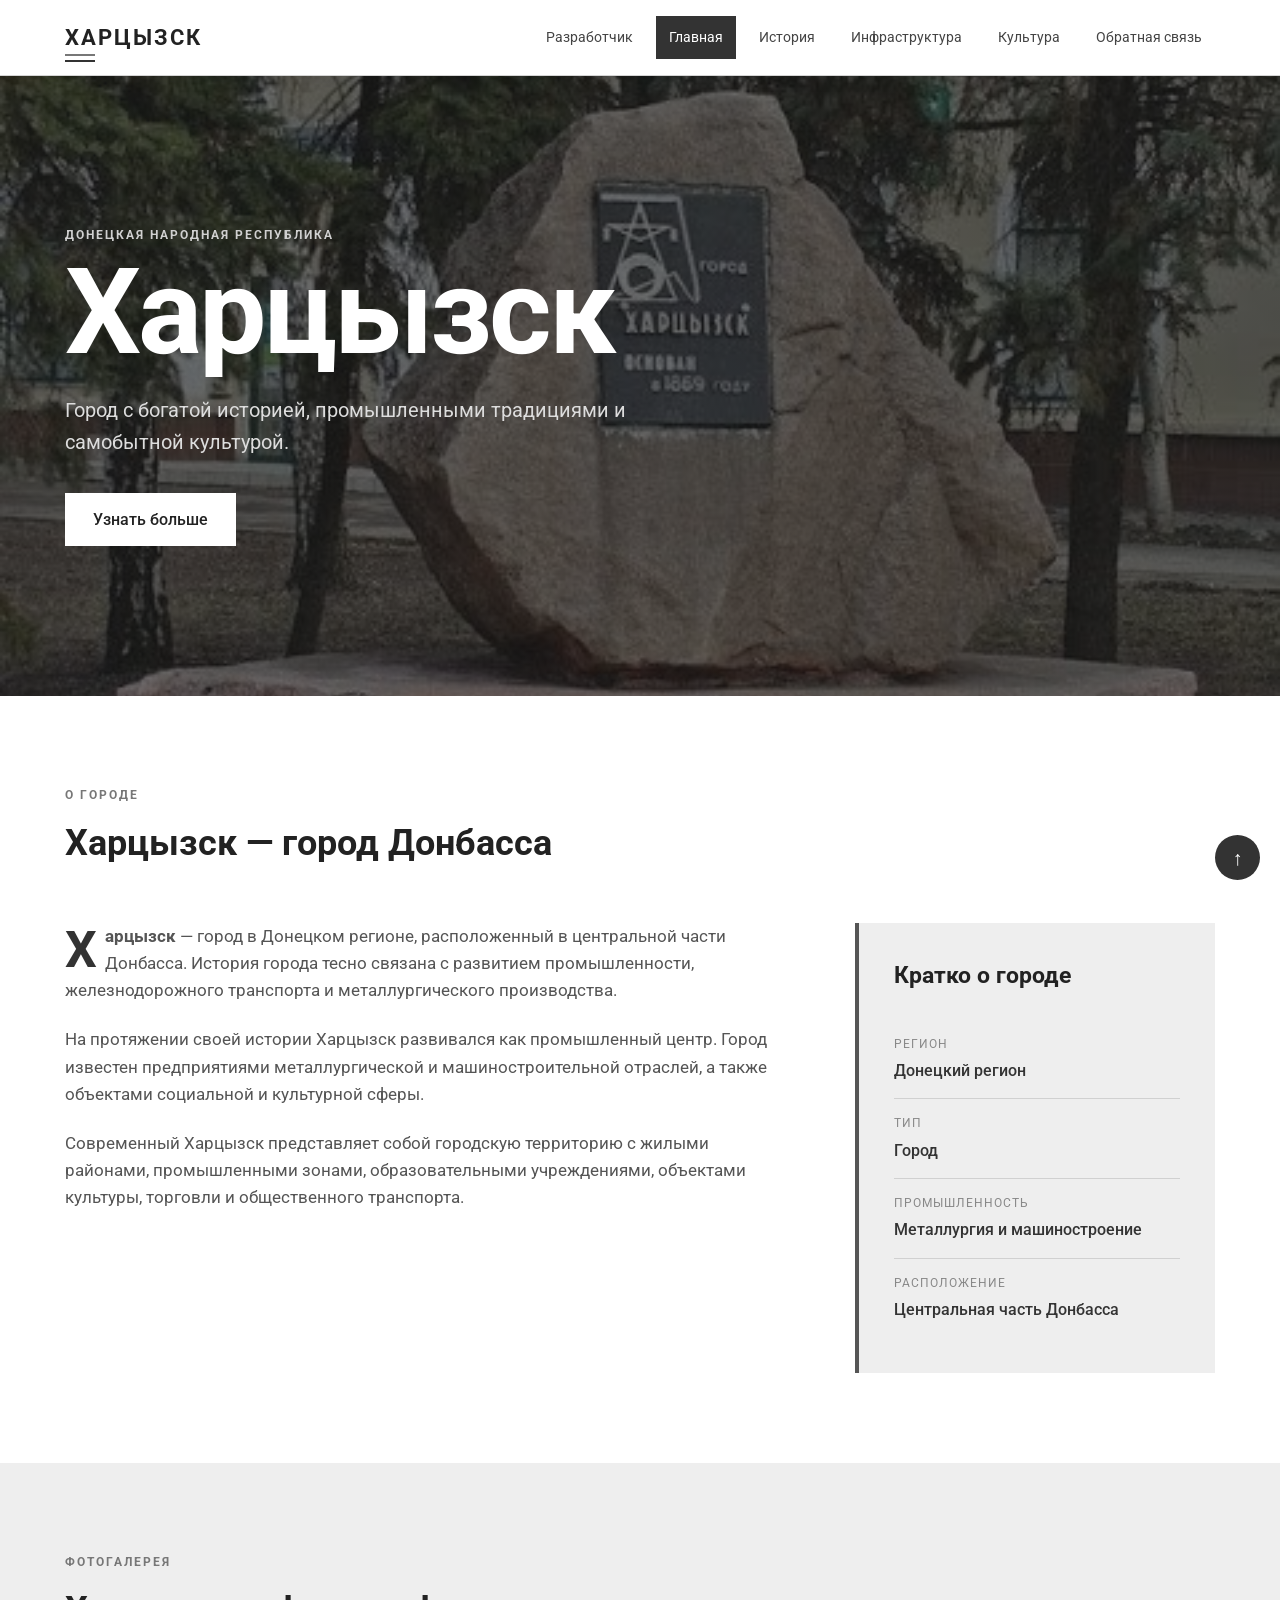
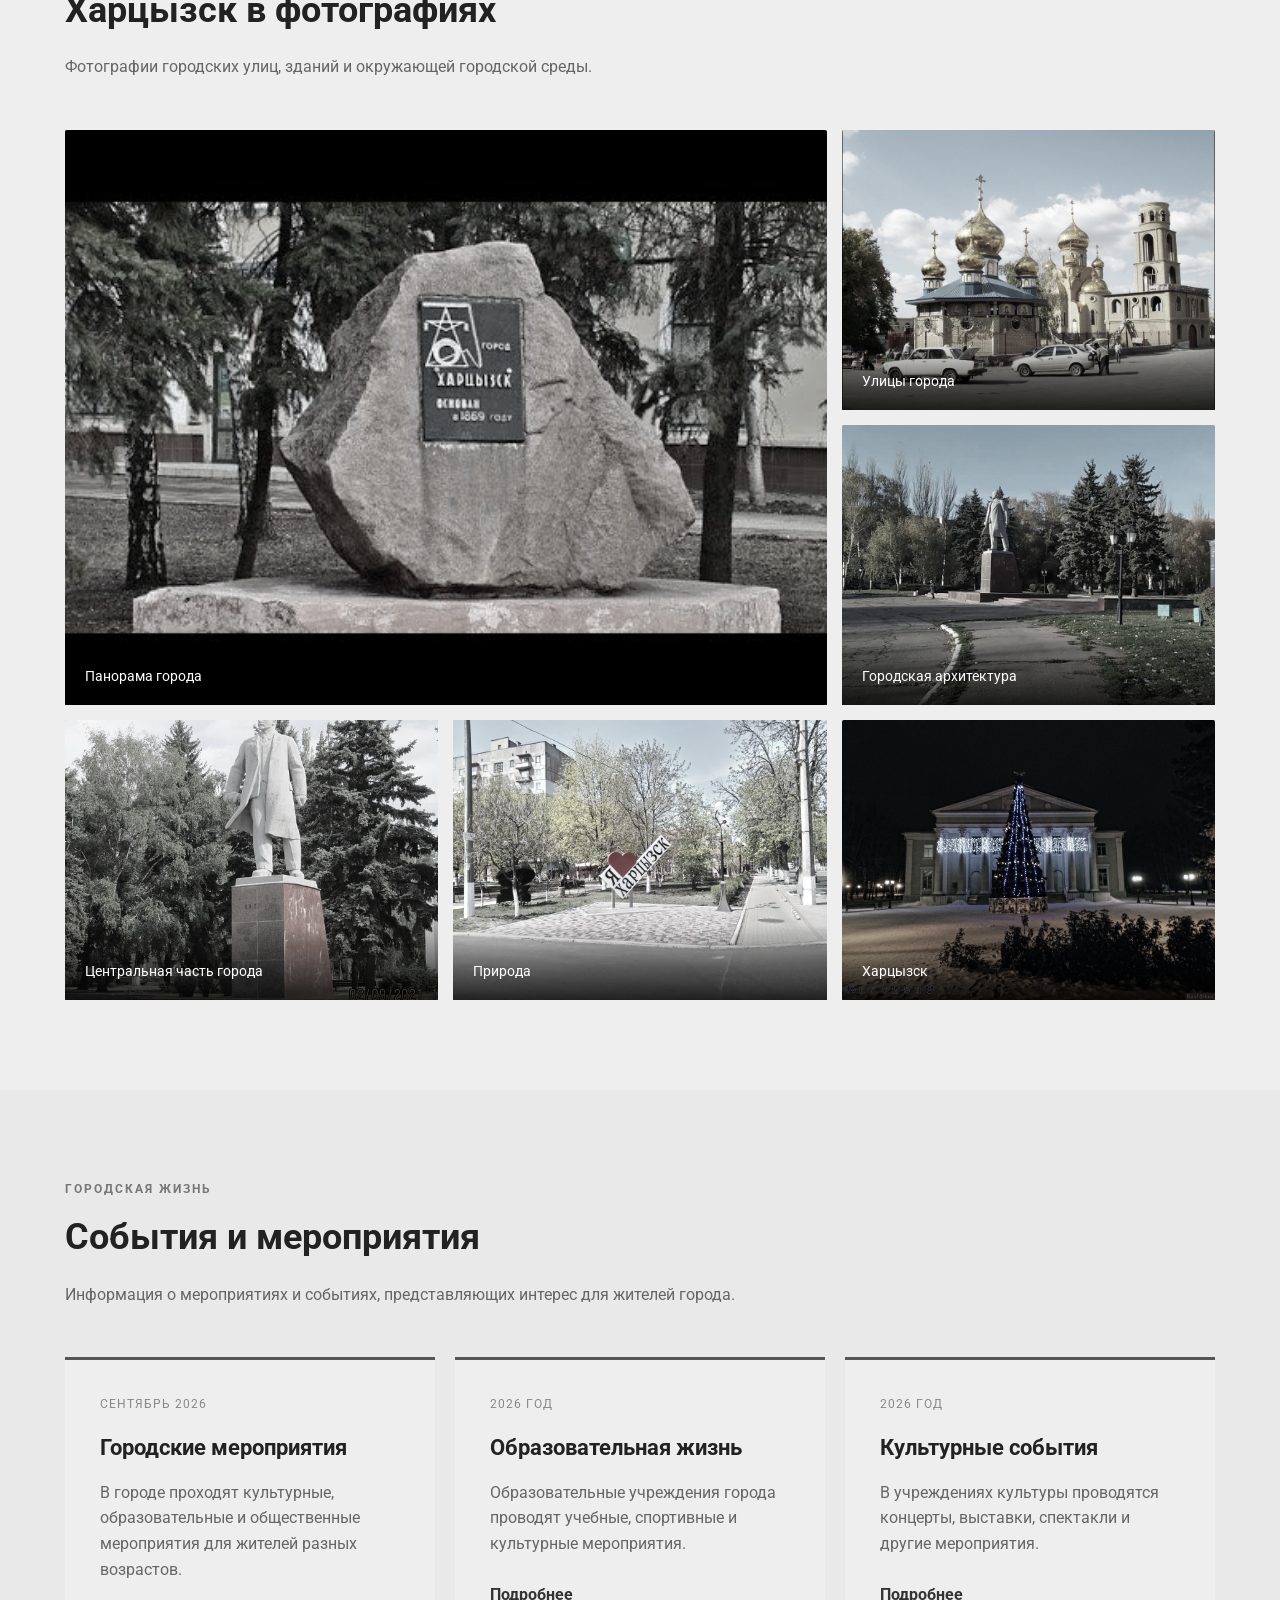
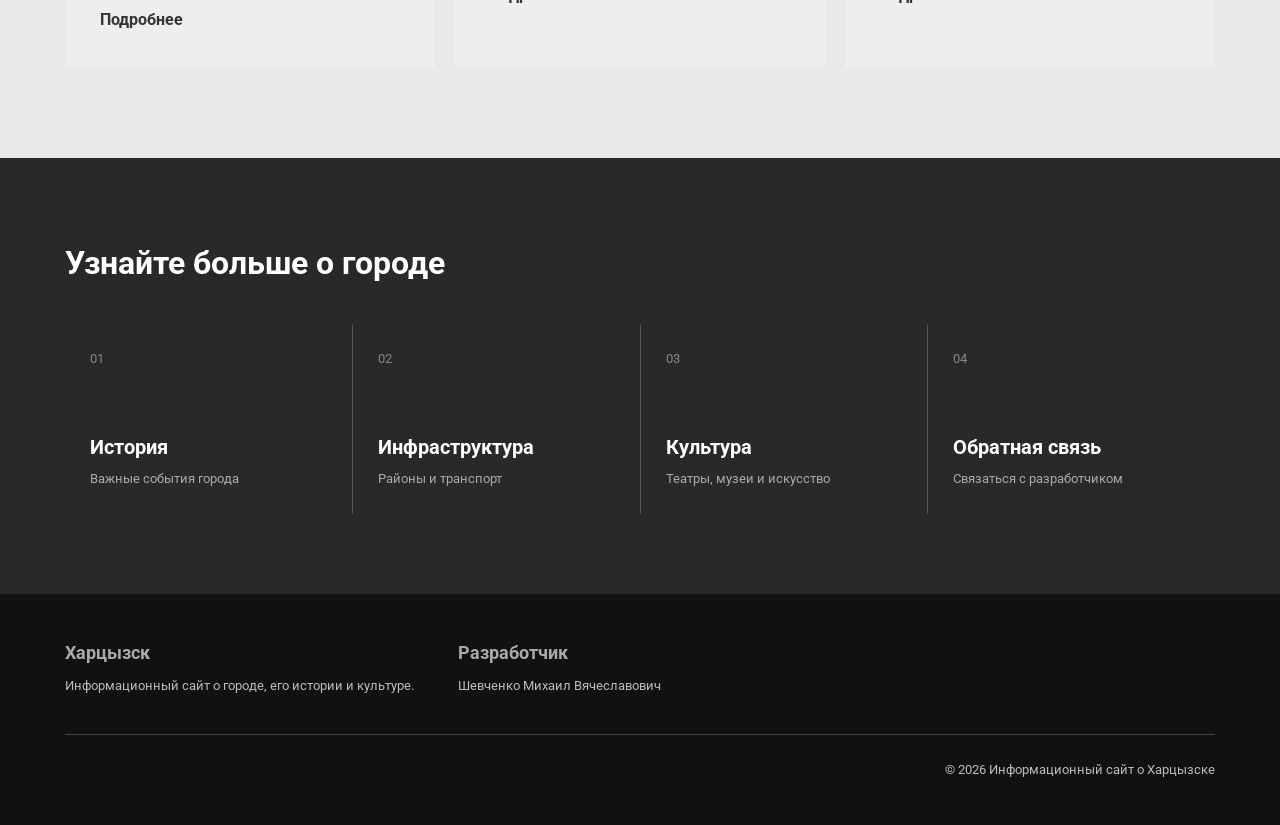
==== index.html @ 9cfad184 "Initial commit" ====
<!DOCTYPE html>
<html lang="ru">

<head>
    <meta charset="UTF-8">
    <meta name="viewport" content="width=device-width, initial-scale=1.0">

    <meta name="description"
          content="Информационный сайт о городе Харцызске">

    <title>Харцызск | Главная</title>

    <link rel="stylesheet" href="css/style.css">

    <link rel="preconnect" href="https://fonts.googleapis.com">
    <link rel="preconnect" href="https://fonts.gstatic.com" crossorigin>

    <link href="https://fonts.googleapis.com/css2?family=Roboto:wght@300;400;500;700&display=swap"
          rel="stylesheet">
</head>

<body>

<header class="site-header">

    <div class="header-container">

        <div class="logo">
            <a href="index.html">ХАРЦЫЗСК</a>
        </div>

        <nav class="main-navigation" aria-label="Основная навигация">
            <ul>
                <li>
                    <a href="developer.html">Разработчик</a>
                </li>

                <li>
                    <a href="index.html" class="active">Главная</a>
                </li>

                <li>
                    <a href="history.html">История</a>
                </li>

                <li>
                    <a href="infrastructure.html">Инфраструктура</a>
                </li>

                <li>
                    <a href="culture.html">Культура</a>
                </li>

                <li>
                    <a href="feedback.html">Обратная связь</a>
                </li>
            </ul>
        </nav>

    </div>

</header>


<main>

    <!-- ==========================================
         ГЛАВНЫЙ ЭКРАН
         ========================================== -->

    <section class="hero">

        <div class="hero-overlay">

            <div class="container">

                <p class="section-label">
                    Донецкая Народная Республика
                </p>

                <h1>Харцызск</h1>

                <p class="hero-description">
                    Город с богатой историей, промышленными традициями
                    и самобытной культурой.
                </p>

                <a href="#about" class="hero-button">
                    Узнать больше
                </a>

            </div>

        </div>

    </section>


    <!-- ==========================================
         О ГОРОДЕ
         ========================================== -->

    <section class="about-city" id="about">

        <div class="container">

            <header class="section-header">

                <p class="section-label">
                    О городе
                </p>

                <h2>
                    Харцызск — город Донбасса
                </h2>

            </header>


            <div class="about-grid">

                <article class="about-main">

                    <p>
                        <strong>Харцызск</strong> — город в Донецком регионе,
                        расположенный в центральной части Донбасса.
                        История города тесно связана с развитием
                        промышленности, железнодорожного транспорта
                        и металлургического производства.
                    </p>

                    <p>
                        На протяжении своей истории Харцызск развивался
                        как промышленный центр. Город известен предприятиями
                        металлургической и машиностроительной отраслей,
                        а также объектами социальной и культурной сферы.
                    </p>

                    <p>
                        Современный Харцызск представляет собой городскую
                        территорию с жилыми районами, промышленными зонами,
                        образовательными учреждениями, объектами культуры,
                        торговли и общественного транспорта.
                    </p>

                </article>


                <aside class="city-facts">

                    <h3>Кратко о городе</h3>

                    <dl>

                        <div>
                            <dt>Регион</dt>
                            <dd>Донецкий регион</dd>
                        </div>

                        <div>
                            <dt>Тип</dt>
                            <dd>Город</dd>
                        </div>

                        <div>
                            <dt>Промышленность</dt>
                            <dd>Металлургия и машиностроение</dd>
                        </div>

                        <div>
                            <dt>Расположение</dt>
                            <dd>Центральная часть Донбасса</dd>
                        </div>

                    </dl>

                </aside>

            </div>

        </div>

    </section>


    <!-- ==========================================
         ФОТОГАЛЕРЕЯ
         ========================================== -->

    <section class="gallery-section">

        <div class="container">

            <header class="section-header">

                <p class="section-label">
                    Фотогалерея
                </p>

                <h2>
                    Харцызск в фотографиях
                </h2>

                <p>
                    Фотографии городских улиц, зданий и окружающей
                    городской среды.
                </p>

            </header>


            <div class="city-gallery">

                <figure class="gallery-item gallery-large">

                    <img src="images/harzysk1.jpg"
                         alt="Панорама Харцызска">

                    <figcaption>
                        Панорама города
                    </figcaption>

                </figure>


                <figure class="gallery-item">

                    <img src="images/harzysk2.jpg"
                         alt="Улица Харцызска">

                    <figcaption>
                        Улицы города
                    </figcaption>

                </figure>


                <figure class="gallery-item">

                    <img src="images/harzysk3.jpg"
                         alt="Городская архитектура Харцызска">

                    <figcaption>
                        Городская архитектура
                    </figcaption>

                </figure>


                <figure class="gallery-item">

                    <img src="images/harzysk4.jpg"
                         alt="Центральная часть Харцызска">

                    <figcaption>
                        Центральная часть города
                    </figcaption>

                </figure>


                <figure class="gallery-item">

                    <img src="images/harzysk5.jpg"
                         alt="Природа рядом с Харцызском">

                    <figcaption>
                        Природа
                    </figcaption>

                </figure>


                <figure class="gallery-item">

                    <img src="images/harzysk6.jpg"
                         alt="Город Харцызск">

                    <figcaption>
                        Харцызск
                    </figcaption>

                </figure>

            </div>

        </div>

    </section>


    <!-- ==========================================
         СОБЫТИЯ
         ========================================== -->

    <section class="events-section">

        <div class="container">

            <header class="section-header">

                <p class="section-label">
                    Городская жизнь
                </p>

                <h2>
                    События и мероприятия
                </h2>

                <p>
                    Информация о мероприятиях и событиях,
                    представляющих интерес для жителей города.
                </p>

            </header>


            <div class="events-grid">

                <article class="event-card">

                    <time datetime="2026-09">
                        Сентябрь 2026
                    </time>

                    <h3>
                        Городские мероприятия
                    </h3>

                    <p>
                        В городе проходят культурные, образовательные
                        и общественные мероприятия для жителей
                        разных возрастов.
                    </p>

                    <a href="culture.html">
                        Подробнее
                    </a>

                </article>


                <article class="event-card">

                    <time datetime="2026">
                        2026 год
                    </time>

                    <h3>
                        Образовательная жизнь
                    </h3>

                    <p>
                        Образовательные учреждения города проводят
                        учебные, спортивные и культурные мероприятия.
                    </p>

                    <a href="culture.html">
                        Подробнее
                    </a>

                </article>


                <article class="event-card">

                    <time datetime="2026">
                        2026 год
                    </time>

                    <h3>
                        Культурные события
                    </h3>

                    <p>
                        В учреждениях культуры проводятся концерты,
                        выставки, спектакли и другие мероприятия.
                    </p>

                    <a href="culture.html">
                        Подробнее
                    </a>

                </article>

            </div>

        </div>

    </section>


    <!-- ==========================================
         БЫСТРАЯ НАВИГАЦИЯ
         ========================================== -->

    <section class="quick-links">

        <div class="container">

            <header>
                <h2>
                    Узнайте больше о городе
                </h2>
            </header>

            <div class="quick-links-grid">

                <a href="history.html">
                    <span>01</span>
                    <strong>История</strong>
                    <small>Важные события города</small>
                </a>

                <a href="infrastructure.html">
                    <span>02</span>
                    <strong>Инфраструктура</strong>
                    <small>Районы и транспорт</small>
                </a>

                <a href="culture.html">
                    <span>03</span>
                    <strong>Культура</strong>
                    <small>Театры, музеи и искусство</small>
                </a>

                <a href="feedback.html">
                    <span>04</span>
                    <strong>Обратная связь</strong>
                    <small>Связаться с разработчиком</small>
                </a>

            </div>

        </div>

    </section>

</main>


<footer class="site-footer">

    <div class="container footer-container">

        <section>

            <h2>Харцызск</h2>

            <p>
                Информационный сайт о городе,
                его истории и культуре.
            </p>

        </section>

        <section>

            <h2>Разработчик</h2>

            <p>
                Шевченко Михаил Вячеславович
            </p>

        </section>

        <p class="copyright">
            &copy; 2026 Информационный сайт о Харцызске
        </p>

    </div>

</footer>

</body>
</html>
---- css/style.css ----
/* ==========================================
   ОСНОВНЫЕ НАСТРОЙКИ
   ========================================== */

* {
    margin: 0;
    padding: 0;
    box-sizing: border-box;
}

html {
    scroll-behavior: smooth;
}

body {
    font-family: "Roboto", Arial, sans-serif;
    background: #f2f2f2;
    color: #292929;
    line-height: 1.6;

    /* position: static */
    position: static;
}


/* ==========================================
   ОБЩИЙ КОНТЕЙНЕР
   ========================================== */

.container {
    width: 90%;
    max-width: 1150px;
    margin: 0 auto;
}


/* ==========================================
   HEADER
   ========================================== */

.site-header {
    background: #ffffff;

    /* position: sticky */
    position: sticky;
    top: 0;
    z-index: 1000;

    border-bottom: 1px solid #d7d7d7;
}

.header-container {
    width: 90%;
    max-width: 1150px;
    margin: 0 auto;

    display: flex;
    align-items: center;
    justify-content: space-between;

    min-height: 75px;
}

.logo a {
    color: #222;
    text-decoration: none;

    font-size: 22px;
    font-weight: 700;
    letter-spacing: 2px;

    /* position: relative */
    position: relative;
}

.logo a::after {
    content: "";
    position: absolute;

    left: 0;
    bottom: -6px;

    width: 30px;
    height: 2px;

    background: #777;
}


/* ==========================================
   НАВИГАЦИЯ
   ========================================== */

.main-navigation ul {
    list-style: none;

    display: flex;
    gap: 8px;
}

.main-navigation li {
    position: relative;
}

.main-navigation a {
    display: block;

    padding: 10px 13px;

    color: #444;
    text-decoration: none;

    font-size: 14px;
    transition: 0.3s;
}

/* :hover */
.main-navigation a:hover {
    background: #eeeeee;
    color: #000;
}

/* :active */
.main-navigation a:active {
    transform: translateY(1px);
}

/* :focus */
.main-navigation a:focus {
    outline: 2px solid #777;
    outline-offset: 2px;
}

/* :visited */
.main-navigation a:visited {
    color: #555;
}

/* класс активной страницы */
.main-navigation a.active {
    background: #333;
    color: #ffffff;
}


/* ==========================================
   ВСТУПЛЕНИЕ
   ========================================== */

.page-intro {
    background: #e5e5e5;
    padding: 90px 0 75px;

    /* position: relative */
    position: relative;
}

.page-intro::before {
    content: "";

    position: absolute;
    left: 0;
    top: 0;

    width: 5px;
    height: 100%;

    background: #555;
}

.section-label {
    text-transform: uppercase;
    letter-spacing: 2px;

    color: #777;
    font-size: 12px;
    font-weight: 700;

    margin-bottom: 10px;
}

.page-intro h1 {
    font-size: clamp(32px, 5vw, 55px);
    line-height: 1.1;

    max-width: 800px;

    margin-bottom: 20px;
}

.intro-text {
    max-width: 700px;
    color: #666;
    font-size: 18px;
}


/* ==========================================
   БЛОК РАЗРАБОТЧИКА
   ========================================== */

.developer-section {
    background: #ffffff;
    padding: 80px 0;
}

.developer-grid {
    display: grid;

    grid-template-columns: 380px 1fr;

    gap: 70px;

    align-items: start;
}


/* ==========================================
   ФОТО
   ========================================== */

.developer-photo-card {
    background: #eeeeee;
    padding: 15px;

    /* position: relative */
    position: relative;

    box-shadow: 0 15px 40px rgba(0, 0, 0, 0.08);
}

.photo-wrapper {
    overflow: hidden;
}

.photo-wrapper img {
    display: block;

    width: 100%;
    height: auto;

    filter: grayscale(100%);

    transition: 0.5s;
}

/* :hover */
.photo-wrapper img:hover {
    filter: grayscale(0%);
    transform: scale(1.03);
}

.developer-photo-card figcaption {
    padding: 15px 5px 5px;

    text-align: center;

    font-size: 14px;
    color: #555;
    font-weight: 500;
}


/* ==========================================
   БИОГРАФИЯ
   ========================================== */

.developer-info h2 {
    font-size: 32px;
    margin-bottom: 25px;
}

.developer-info p {
    margin-bottom: 18px;
    color: #555;
}

.developer-info strong {
    color: #222;
}

.developer-info mark {
    background: #dcdcdc;
    padding: 2px 6px;
}


/* ==========================================
   ASIDE
   ========================================== */

.developer-note {
    margin-top: 35px;

    padding: 25px;

    background: #f1f1f1;
    border-left: 4px solid #555;

    /* position: relative */
    position: relative;
}

.developer-note::before {
    content: "01";

    /* position: absolute */
    position: absolute;

    right: 20px;
    top: 15px;

    font-size: 40px;
    font-weight: 700;

    color: #d5d5d5;
}

.developer-note h3 {
    margin-bottom: 10px;
}


/* ==========================================
   НАВЫКИ
   ========================================== */

.skills-section {
    padding: 90px 0;
    background: #eeeeee;
}

.section-header {
    margin-bottom: 50px;
    max-width: 750px;
}

.section-header h2 {
    font-size: 36px;
    margin-bottom: 15px;
}

.section-header > p:last-child {
    color: #666;
}


/* ==========================================
   ПРОГРЕСС-БАРЫ
   ========================================== */

.skills-list {
    max-width: 850px;
}

.skill-item {
    background: #ffffff;

    padding: 25px 30px;

    margin-bottom: 18px;

    border: 1px solid #ddd;

    transition: 0.3s;
}

.skill-item:hover {
    transform: translateX(5px);
    box-shadow: 0 8px 25px rgba(0, 0, 0, 0.07);
}

.skill-title {
    display: flex;
    justify-content: space-between;
    align-items: center;

    margin-bottom: 12px;
}

.skill-title h3 {
    font-size: 18px;
}

.skill-percent {
    font-weight: 700;
    color: #555;
}


/* Сам контейнер диаграммы */
.skill-bar {
    width: 100%;
    height: 10px;

    background: #dedede;

    overflow: hidden;

    /* position: relative */
    position: relative;
}


/* Заполненная часть */
.skill-progress {
    height: 100%;

    background: #555;

    /* position: absolute */
    position: absolute;

    left: 0;
    top: 0;

    transition: width 1s ease;
}


/* Индивидуальные классы */
.skill-progress.python {
    width: 50%;
}

.skill-progress.cpp {
    width: 45%;
}

.skill-progress.csharp {
    width: 75%;
}

.skill-progress.html {
    width: 70%;
}


/* Убираем meter из визуальной части,
   но оставляем HTML5-тег в документе */

.skill-item meter {
    display: none;
}


/* ==========================================
   DETAILS
   ========================================== */

.skills-details {
    max-width: 850px;

    margin-top: 30px;

    background: #ffffff;

    padding: 20px 25px;

    border: 1px solid #ddd;
}

.skills-details summary {
    cursor: pointer;
    font-weight: 500;
}

.skills-details summary:hover {
    color: #777;
}

.skills-details p {
    margin-top: 15px;
    color: #666;
}


/* ==========================================
   ПРОЕКТ
   ========================================== */

.project-section {
    padding: 80px 0;

    background: #ffffff;
}

.project-card {
    padding: 45px;

    border: 1px solid #d5d5d5;

    background: #f7f7f7;

    /* position: relative */
    position: relative;
}

.project-card::after {
    content: "";

    position: absolute;

    right: 0;
    top: 0;

    width: 80px;
    height: 80px;

    border-right: 3px solid #555;
    border-top: 3px solid #555;
}

.project-card h2 {
    margin-bottom: 20px;
    font-size: 30px;
}

.project-card > p {
    max-width: 800px;
    color: #555;

    margin-bottom: 25px;
}


/* ==========================================
   СПИСОК ПРОЕКТА
   ========================================== */

.project-features {
    list-style: none;

    display: flex;
    flex-wrap: wrap;

    gap: 10px;
}

.project-features li {
    padding: 8px 15px;

    background: #333;
    color: #ffffff;

    font-size: 13px;
}


/* ==========================================
   FOOTER
   ========================================== */

.site-footer {
    background: #292929;
    color: #ffffff;

    padding: 55px 0;
}

.footer-container {
    display: grid;

    grid-template-columns: 1fr 1fr;

    gap: 30px;
}

.site-footer h2 {
    font-size: 18px;
    margin-bottom: 8px;
}

.site-footer p {
    color: #bbb;
}

.copyright {
    grid-column: 1 / -1;

    padding-top: 25px;

    border-top: 1px solid #444;

    font-size: 13px;
}


/* ==========================================
   ПОЗИЦИОНИРОВАНИЕ
   ========================================== */

/*
   В проекте используются:

   position: static
   position: relative
   position: absolute
   position: sticky

   Для дополнительного требования
   fixed используем кнопку "вверх".
*/

body::after {
    content: "↑";

    /* position: fixed */
    position: fixed;

    right: 20px;
    bottom: 20px;

    width: 45px;
    height: 45px;

    display: flex;
    align-items: center;
    justify-content: center;

    background: #333;
    color: #ffffff;

    border-radius: 50%;

    font-size: 20px;

    z-index: 500;

    cursor: pointer;
}


/* ==========================================
   ОБТЕКАНИЕ
   ========================================== */

/*
   float используется как дополнительный
   способ позиционирования текста.
*/

.developer-info h2 {
    float: none;
}


/* ==========================================
   СЕЛЕКТОР ПО АТРИБУТУ
   ========================================== */

img[alt] {
    border-radius: 2px;
}

input[type="text"] {
    border: 1px solid #ccc;
}


/* ==========================================
   ДОПОЛНИТЕЛЬНЫЕ ПСЕВДОКЛАССЫ
   ========================================== */

/* :first-child */
.project-features li:first-child {
    background: #555;
}

/* :nth-child */
.project-features li:nth-child(2) {
    background: #444;
}

/* :nth-of-type */
.skill-item:nth-of-type(3) {
    border-left: 4px solid #555;
}

/* :not */
.main-navigation li:not(:last-child) {
    margin-right: 2px;
}


/* ==========================================
   АДАПТИВНОСТЬ
   ========================================== */

@media (max-width: 900px) {

    .header-container {
        flex-direction: column;
        gap: 15px;

        padding: 20px 0;
    }

    .main-navigation ul {
        flex-wrap: wrap;
        justify-content: center;
    }

    .developer-grid {
        grid-template-columns: 1fr;

        gap: 45px;
    }

    .developer-photo-card {
        max-width: 450px;
        margin: 0 auto;
    }

    .footer-container {
        grid-template-columns: 1fr;
    }

    .copyright {
        grid-column: auto;
    }
}


@media (max-width: 600px) {

    .container {
        width: 92%;
    }

    .page-intro {
        padding: 60px 0;
    }

    .page-intro h1 {
        font-size: 34px;
    }

    .intro-text {
        font-size: 16px;
    }

    .developer-section,
    .skills-section,
    .project-section {
        padding: 55px 0;
    }

    .section-header h2 {
        font-size: 28px;
    }

    .skill-item {
        padding: 20px;
    }

    .project-card {
        padding: 30px 20px;
    }

    .project-card h2 {
        font-size: 25px;
    }

    .project-features {
        flex-direction: column;
    }

    .project-features li {
        text-align: center;
    }

    .main-navigation a {
        padding: 7px 8px;
        font-size: 12px;
    }

    body::after {
        width: 40px;
        height: 40px;

        right: 12px;
        bottom: 12px;
    }
}
/* ==========================================
   ГЛАВНАЯ СТРАНИЦА
   ========================================== */


/* ==========================================
   HERO
   ========================================== */

.hero {
    min-height: 620px;

    display: flex;
    align-items: center;

    background:
            linear-gradient(
                    rgba(30, 30, 30, 0.65),
                    rgba(30, 30, 30, 0.65)
            ),
            url("../images/harzysk1.jpg") center / cover no-repeat;

    color: #ffffff;
}

.hero-overlay {
    width: 100%;
}

.hero .section-label {
    color: #d0d0d0;
}

.hero h1 {
    font-size: clamp(60px, 10vw, 120px);
    line-height: 0.95;

    margin-bottom: 25px;

    letter-spacing: -3px;
}

.hero-description {
    max-width: 650px;

    color: #dddddd;

    font-size: 20px;

    margin-bottom: 35px;
}

.hero-button {
    display: inline-block;

    padding: 14px 28px;

    background: #ffffff;
    color: #222;

    text-decoration: none;

    font-weight: 500;

    transition: 0.3s;
}

.hero-button:hover {
    background: #d5d5d5;
    transform: translateY(-3px);
}

.hero-button:active {
    transform: translateY(0);
}


/* ==========================================
   О ГОРОДЕ
   ========================================== */

.about-city {
    background: #ffffff;

    padding: 90px 0;
}

.about-grid {
    display: grid;

    grid-template-columns: 2fr 1fr;

    gap: 70px;

    align-items: start;
}

.about-main {
    font-size: 17px;
}

.about-main p {
    margin-bottom: 22px;

    color: #555;
}

.about-main p:first-child::first-letter {
    font-size: 50px;
    font-weight: 700;

    float: left;

    line-height: 0.8;

    margin-right: 8px;
    margin-top: 7px;

    color: #333;
}


/* ==========================================
   ФАКТЫ О ГОРОДЕ
   ========================================== */

.city-facts {
    background: #eeeeee;

    padding: 35px;

    border-left: 4px solid #555;
}

.city-facts h3 {
    margin-bottom: 25px;

    font-size: 23px;
}

.city-facts dl {
    margin: 0;
}

.city-facts dl > div {
    padding: 15px 0;

    border-bottom: 1px solid #d0d0d0;
}

.city-facts dl > div:last-child {
    border-bottom: none;
}

.city-facts dt {
    font-size: 12px;

    text-transform: uppercase;
    letter-spacing: 1px;

    color: #888;

    margin-bottom: 4px;
}

.city-facts dd {
    color: #333;

    font-weight: 500;
}


/* ==========================================
   ФОТОГАЛЕРЕЯ
   ========================================== */

.gallery-section {
    padding: 90px 0;

    background: #eeeeee;
}

.city-gallery {
    display: grid;

    grid-template-columns: repeat(3, 1fr);

    grid-auto-rows: 280px;

    gap: 15px;
}

.gallery-item {
    position: relative;

    overflow: hidden;

    background: #d5d5d5;

    margin: 0;
}

.gallery-item img {
    width: 100%;
    height: 100%;

    object-fit: cover;

    display: block;

    filter: grayscale(80%);

    transition:
            transform 0.5s ease,
            filter 0.5s ease;
}

.gallery-item:hover img {
    transform: scale(1.06);

    filter: grayscale(0%);
}

.gallery-item figcaption {
    position: absolute;

    left: 0;
    bottom: 0;

    width: 100%;

    padding: 35px 20px 18px;

    background:
            linear-gradient(
                    transparent,
                    rgba(0, 0, 0, 0.8)
            );

    color: #ffffff;

    font-size: 14px;
}

.gallery-large {
    grid-column: span 2;
    grid-row: span 2;
}


/* ==========================================
   СОБЫТИЯ
   ========================================== */

.events-section {
    padding: 90px 0;

    background: #ffffff;
}

.events-grid {
    display: grid;

    grid-template-columns: repeat(3, 1fr);

    gap: 20px;
}

.event-card {
    position: relative;

    padding: 35px;

    background: #eeeeee;

    border-top: 3px solid #555;

    transition: 0.3s;
}

.event-card:hover {
    transform: translateY(-7px);

    box-shadow:
            0 15px 35px rgba(0, 0, 0, 0.1);
}

.event-card time {
    display: block;

    margin-bottom: 15px;

    color: #888;

    font-size: 12px;

    text-transform: uppercase;
    letter-spacing: 1px;
}

.event-card h3 {
    margin-bottom: 15px;

    font-size: 22px;
}

.event-card p {
    color: #666;

    margin-bottom: 25px;
}

.event-card a {
    color: #333;

    font-weight: 700;

    text-decoration: none;
}

.event-card a:hover {
    text-decoration: underline;
}


/* ==========================================
   БЫСТРЫЕ ССЫЛКИ
   ========================================== */

.quick-links {
    padding: 80px 0;

    background: #292929;

    color: #ffffff;
}

.quick-links h2 {
    margin-bottom: 35px;

    font-size: 32px;
}

.quick-links-grid {
    display: grid;

    grid-template-columns: repeat(4, 1fr);

    gap: 1px;

    background: #555;
}

.quick-links-grid a {
    position: relative;

    display: flex;

    flex-direction: column;

    min-height: 190px;

    padding: 25px;

    background: #292929;

    color: #ffffff;

    text-decoration: none;

    transition: 0.3s;
}

.quick-links-grid a:hover {
    background: #444;
}

.quick-links-grid a:focus {
    outline: 2px solid #ffffff;

    outline-offset: -5px;
}

.quick-links-grid span {
    margin-bottom: auto;

    color: #888;

    font-size: 13px;
}

.quick-links-grid strong {
    font-size: 20px;

    margin-bottom: 5px;
}

.quick-links-grid small {
    color: #aaa;
}


/* ==========================================
   АДАПТИВНОСТЬ ГЛАВНОЙ
   ========================================== */

@media (max-width: 900px) {

    .hero {
        min-height: 500px;
    }

    .about-grid {
        grid-template-columns: 1fr;

        gap: 40px;
    }

    .events-grid {
        grid-template-columns: 1fr;
    }

    .quick-links-grid {
        grid-template-columns: repeat(2, 1fr);
    }

    .city-gallery {
        grid-template-columns: repeat(2, 1fr);
    }

    .gallery-large {
        grid-column: span 2;
    }
}


@media (max-width: 600px) {

    .hero {
        min-height: 450px;
    }

    .hero h1 {
        font-size: 58px;
    }

    .hero-description {
        font-size: 16px;
    }

    .about-city,
    .gallery-section,
    .events-section,
    .quick-links {
        padding: 60px 0;
    }

    .city-gallery {
        grid-template-columns: 1fr;

        grid-auto-rows: 250px;
    }

    .gallery-large {
        grid-column: span 1;
        grid-row: span 1;
    }

    .quick-links-grid {
        grid-template-columns: 1fr;
    }

    .quick-links-grid a {
        min-height: 150px;
    }
}
/* ==========================================
   СТРАНИЦА ИСТОРИИ
   ========================================== */


/* ==========================================
   ВСТУПИТЕЛЬНЫЙ БЛОК
   ========================================== */

.history-intro {
    padding-bottom: 80px;
}

.history-intro h1 {
    max-width: 900px;
}


/* ==========================================
   ОБЗОР ИСТОРИИ
   ========================================== */

.history-overview {
    padding: 80px 0;

    background: #ffffff;
}

.history-columns {
    display: grid;

    grid-template-columns: 2fr 1fr;

    gap: 70px;

    align-items: center;
}

.history-columns h2 {
    font-size: 38px;

    margin-bottom: 20px;
}

.history-columns article > p:last-child {
    max-width: 750px;

    color: #555;

    font-size: 17px;
}


/* ==========================================
   ЦИТАТА
   ========================================== */

.history-quote {
    padding: 35px;

    background: #eeeeee;

    border-left: 4px solid #555;
}

.history-quote blockquote {
    font-size: 19px;

    font-style: italic;

    color: #444;

    margin-bottom: 20px;
}

.history-quote cite {
    font-size: 13px;

    color: #888;

    font-style: normal;
}


/* ==========================================
   ТАБЛИЦА ИСТОРИИ
   ========================================== */

.timeline-section {
    padding: 90px 0;

    background: #eeeeee;
}


/*
   На небольшом экране таблица не ломает
   страницу, а получает горизонтальную
   прокрутку.
*/

.history-table-wrapper {
    width: 100%;

    overflow-x: auto;

    background: #ffffff;

    border: 1px solid #d5d5d5;
}

.history-table {
    width: 100%;

    min-width: 850px;

    border-collapse: collapse;

    text-align: left;
}


/* Заголовок таблицы */

.history-table caption {
    caption-side: top;

    padding: 20px;

    background: #292929;

    color: #ffffff;

    text-align: left;

    font-size: 18px;

    font-weight: 500;
}


/* Ячейки */

.history-table th,
.history-table td {
    padding: 20px;

    border-bottom: 1px solid #dddddd;

    vertical-align: top;
}


/* Шапка */

.history-table thead th {
    background: #444444;

    color: #ffffff;

    font-size: 13px;

    text-transform: uppercase;

    letter-spacing: 1px;

    position: sticky;

    top: 0;

    z-index: 2;
}


/* Номер события */

.history-table td:first-child {
    width: 70px;

    color: #888;

    font-weight: 700;
}


/* Дата */

.history-table td:nth-child(2) {
    width: 150px;

    white-space: nowrap;

    color: #555;

    font-weight: 500;
}


/* Название */

.history-table td:nth-child(3) {
    min-width: 220px;

    color: #222;

    font-weight: 500;
}


/* Описание */

.history-table td:nth-child(4) {
    min-width: 350px;

    color: #666;
}


/* Чередование строк */

.history-table tbody tr:nth-child(even) {
    background: #f7f7f7;
}

.history-table tbody tr:hover {
    background: #e5e5e5;
}


/* Первая строка */

.history-table tbody tr:first-child {
    border-top: 3px solid #555;
}


/* ==========================================
   ФАКТЫ
   ========================================== */

.history-facts {
    padding: 90px 0;

    background: #ffffff;
}

.facts-grid {
    display: grid;

    grid-template-columns: repeat(3, 1fr);

    gap: 20px;
}

.fact-card {
    position: relative;

    min-height: 240px;

    padding: 30px;

    background: #eeeeee;

    border-bottom: 3px solid #555;

    transition: 0.3s;
}

.fact-card:hover {
    transform: translateY(-5px);

    box-shadow:
            0 12px 30px rgba(0, 0, 0, 0.08);
}

.fact-card span {
    display: block;

    margin-bottom: 35px;

    color: #999;

    font-size: 13px;

    font-weight: 700;
}

.fact-card h3 {
    margin-bottom: 15px;

    font-size: 23px;
}

.fact-card p {
    color: #666;
}


/* ==========================================
   DETAILS
   ========================================== */

.history-details {
    padding: 60px 0;

    background: #eeeeee;
}

.history-details details {
    background: #ffffff;

    border: 1px solid #d5d5d5;

    margin-bottom: 12px;

    padding: 0 25px;
}

.history-details summary {
    padding: 22px 0;

    cursor: pointer;

    font-weight: 500;

    list-style-position: inside;
}

.history-details summary:hover {
    color: #777;
}

.history-details details p {
    padding: 0 0 25px 25px;

    color: #666;
}


/* ==========================================
   АДАПТИВНОСТЬ
   ========================================== */

@media (max-width: 900px) {

    .history-columns {
        grid-template-columns: 1fr;

        gap: 40px;
    }

    .facts-grid {
        grid-template-columns: 1fr;
    }

    .history-columns h2 {
        font-size: 32px;
    }
}


@media (max-width: 600px) {

    .history-overview,
    .timeline-section,
    .history-facts {
        padding: 60px 0;
    }

    .history-columns h2 {
        font-size: 28px;
    }

    .history-quote {
        padding: 25px;
    }

    .history-table th,
    .history-table td {
        padding: 15px;
    }

    .history-details {
        padding: 45px 0;
    }
}
/* =========================================================
ОСНОВНЫЕ НАСТРОЙКИ
========================================================= */
{
    box-sizing: border-box;
    margin: 0;
    padding: 0;
}
html {
    scroll-behavior: smooth;
}
body {
    position: static;
    min-height: 100vh;
    font-family: "Roboto", Arial, sans-serif;
    background: #f2f2f2;
    color: #222;
    line-height: 1.6;
}
/* =========================================================
ССЫЛКИ
========================================================= */
a {
    color: #222;
    text-decoration: none;
    transition: 0.3s ease;
}
a:hover {
    color: #666;
}
a:focus {
    outline: 2px solid #222;
    outline-offset: 3px;
}
a:visited {
    color: #333;
}
/* =========================================================
ШАПКА
========================================================= */
.site-header {
    position: sticky;
    top: 0;
    z-index: 1000;
    background: rgba(255, 255, 255, 0.96);
    border-bottom: 1px solid #d5d5d5;
    box-shadow: 0 3px 15px rgba(0, 0, 0, 0.08);
}
.header-container {
    width: min(1200px, 92%);
    min-height: 75px;
    margin: 0 auto;
    display: flex;
    align-items: center;
    justify-content: space-between;
    gap: 30px;
}
.logo {
    position: relative;
    font-size: 22px;
    font-weight: 700;
    letter-spacing: 4px;
    color: #111;
}
.logo::after {
    content: "";
    position: absolute;
    left: 0;
    bottom: -7px;
    width: 30px;
    height: 2px;
    background: #333;
}
/* =========================================================
НАВИГАЦИЯ
========================================================= */
.main-nav ul {
    display: flex;
    align-items: center;
    justify-content: flex-end;
    flex-wrap: wrap;
    list-style: none;
    gap: 8px;
}
.main-nav li {
    position: relative;
}
.main-nav a {
    display: block;
    padding: 10px 13px;
    font-size: 14px;
    font-weight: 500;
    color: #333;
    border-radius: 5px;
}
.main-nav a:hover {
    background: #222;
    color: #fff;
}
.main-nav a:active {
    transform: translateY(1px);
}
.main-nav a.active {
    background: #222;
    color: #fff;
}
/* =========================================================
ОБЩИЙ КОНТЕЙНЕР
========================================================= */
.container {
    width: min(1150px, 92%);
    margin: 0 auto;
}
/* =========================================================
HERO СТРАНИЦЫ
========================================================= */
.page-hero {
    position: relative;
    padding: 100px 0 85px;
    background: #202020;
    color: #fff;
    overflow: hidden;
}
.page-hero::before {
    content: "";
    position: absolute;
    width: 300px;
    height: 300px;
    right: -100px;
    top: -120px;
    border: 1px solid rgba(255, 255, 255, 0.15);
    border-radius: 50%;
}
.page-hero::after {
    content: "";
    position: absolute;
    width: 450px;
    height: 450px;
    right: -250px;
    bottom: -300px;
    border: 1px solid rgba(255, 255, 255, 0.1);
    border-radius: 50%;
}
.page-label {
    display: inline-block;
    margin-bottom: 15px;
    padding: 5px 12px;
    border: 1px solid #777;
    font-size: 12px;
    letter-spacing: 2px;
    color: #ccc;
}
.page-hero h1 {
    position: relative;
    z-index: 2;
    max-width: 800px;
    margin-bottom: 20px;
    font-size: clamp(38px, 6vw, 68px);
    line-height: 1.05;
}
.page-hero p:not(.page-label) {
    position: relative;
    z-index: 2;
    max-width: 750px;
    color: #ccc;
    font-size: 18px;
}
/* =========================================================
СЕКЦИИ
========================================================= */
.content-section {
    padding: 75px 0;
}
.content-section:nth-of-type(even) {
    background: #fff;
}
.content-section h2 {
    position: relative;
    margin-bottom: 20px;
    padding-left: 18px;
    font-size: 32px;
    line-height: 1.2;
}
.content-section h2::before {
    content: "";
    position: absolute;
    left: 0;
    top: 4px;
    width: 4px;
    height: 80%;
    background: #222;
}
.section-intro {
    max-width: 800px;
    margin-bottom: 35px;
    color: #666;
}
/* =========================================================
ИНФОРМАЦИОННЫЕ КАРТОЧКИ
========================================================= */
.info-grid {
    display: grid;
    grid-template-columns: repeat(3, 1fr);
    gap: 20px;
    margin-top: 35px;
}
.info-card {
    position: relative;
    min-height: 250px;
    padding: 30px;
    background: #fff;
    border: 1px solid #ddd;
    transition: transform 0.3s ease, box-shadow 0.3s ease;
}
.info-card:nth-child(2) {
    transform: translateY(15px);
}
.info-card:hover {
    transform: translateY(-5px);
    box-shadow: 0 15px 30px rgba(0, 0, 0, 0.1);
}
.info-card:nth-child(2):hover {
    transform: translateY(5px);
}
.info-card h3 {
    margin: 30px 0 12px;
    font-size: 21px;
}
.info-card p {
    color: #666;
    font-size: 15px;
}
.card-number {
    display: inline-block;
    font-size: 13px;
    font-weight: 700;
    letter-spacing: 2px;
    color: #888;
}
/* =========================================================
ЯНДЕКС-КАРТА
========================================================= */
.map-section {
    background: #e9e9e9;
}
.map-wrapper {
    position: relative;
    width: 100%;
    margin-top: 30px;
    background: #fff;
    border: 1px solid #ccc;
    overflow: hidden;
    box-shadow: 0 10px 30px rgba(0, 0, 0, 0.12);
}
.map-wrapper iframe {
    display: block;
    width: 100%;
    height: 480px;
    border: 0;
}
.map-wrapper figcaption {
    padding: 13px 18px;
    background: #fff;
    color: #666;
    font-size: 13px;
}
.map-wrapper figcaption span {
    font-weight: 700;
    color: #222;
}
/* =========================================================
АДМИНИСТРАТИВНАЯ СТРУКТУРА
========================================================= */
.structure-list {
    display: flex;
    flex-direction: column;
    gap: 15px;
    margin-top: 35px;
}
.structure-item {
    display: grid;
    grid-template-columns: 80px 1fr;
    align-items: center;
    gap: 25px;
    padding: 25px;
    background: #f7f7f7;
    border-left: 4px solid #333;

    transition: 0.3s ease;
}
.structure-item:hover {
    background: #e8e8e8;
    transform: translateX(8px);
}
.structure-icon {
    display: flex;
    align-items: center;
    justify-content: center;
    width: 55px;
    height: 55px;

    background: #222;
    color: #fff;
    font-size: 14px;
    font-weight: 700;
}
.structure-item h3 {
    margin-bottom: 7px;
    font-size: 20px;
}
.structure-item p {
    color: #666;
}
/* =========================================================
ТРАНСПОРТ
========================================================= */
.transport-section {
    background: #fff;
}
.transport-grid {
    display: grid;
    grid-template-columns: repeat(3, 1fr);
    gap: 20px;
    margin-top: 35px;
}
.transport-card {
    position: relative;
    padding: 35px 30px;
    min-height: 280px;
    background: #eeeeee;
    border: 1px solid #ddd;
    overflow: hidden;
    transition: 0.3s ease;
}
.transport-card::after {
    content: "";
    position: absolute;
    right: -40px;
    bottom: -40px;
    width: 130px;
    height: 130px;
    border: 1px solid #ccc;
    border-radius: 50%;
}
.transport-card:hover {
    background: #222;
    color: #fff;
}
.transport-card:hover p {
    color: #ccc;
}
.transport-number {
    margin-bottom: 30px;
    font-size: 14px;
    font-weight: 700;
    letter-spacing: 2px;
    color: #777;
}
.transport-card h3 {
    margin-bottom: 15px;
    font-size: 22px;
}
.transport-card p {
    position: relative;
    z-index: 2;
    color: #666;
}
/* =========================================================
ТАБЛИЦА ИНФРАСТРУКТУРЫ
========================================================= */
.infrastructure-table {
    margin-top: 35px;
    border: 1px solid #ccc;
    background: #fff;
}
.table-row {
    display: grid;
    grid-template-columns: 250px 1fr;
    border-bottom: 1px solid #ddd;
}
.table-row:last-child {
    border-bottom: none;
}
.table-row > div {
    padding: 20px;
}
.table-row > div:first-child {
    border-right: 1px solid #ddd;
}
.table-header {
    background: #222;
    color: #fff;
    font-weight: 700;
}
.table-header > div:first-child {
    border-right-color: #555;
}
.table-row:not(.table-header):nth-child(even) {
    background: #f5f5f5;
}
.table-row:not(.table-header):hover {
    background: #e8e8e8;
}
/* =========================================================
ДОПОЛНИТЕЛЬНЫЙ БЛОК
========================================================= */
.attention-block {
    display: grid;
    grid-template-columns: 70px 1fr;
    gap: 25px;
    padding: 35px;
    background: #222;
    color: #fff;
}
.attention-symbol {
    display: flex;
    align-items: center;
    justify-content: center;
    width: 55px;
    height: 55px;

    border: 2px solid #fff;
    border-radius: 50%;

    font-size: 25px;
    font-weight: 700;
}
.attention-block h2 {
    padding-left: 0;
    margin-bottom: 15px;
    color: #fff;
}
.attention-block h2::before {
    display: none;
}
.attention-block p {
    color: #ccc;
}
.attention-block details {
    margin-top: 20px;
    padding-top: 15px;
    border-top: 1px solid #555;
}
.attention-block summary {
    cursor: pointer;
    color: #fff;
    font-weight: 500;
}
.attention-block summary:hover {
    color: #aaa;
}
/* =========================================================
FOOTER
========================================================= */
.site-footer {
    background: #111;
    color: #aaa;
    padding: 45px 0;
}
.footer-container {
    width: min(1150px, 92%);
    margin: 0 auto;
    display: grid;
    grid-template-columns: 1fr 1fr 1fr;
    gap: 30px;
    align-items: center;
}
.site-footer strong {
    color: #fff;
    letter-spacing: 3px;
}
.site-footer p {
    margin-top: 7px;
    font-size: 13px;
}
.site-footer nav {
    display: flex;
    flex-wrap: wrap;
    justify-content: center;
    gap: 15px;
}
.site-footer nav a {
    color: #aaa;
    font-size: 13px;
}
.site-footer nav a:hover {
    color: #fff;
}
.copyright {
    text-align: right;
}
/* =========================================================
ДОПОЛНИТЕЛЬНЫЕ СЕЛЕКТОРЫ
========================================================= */
/* Селектор атрибута */
a[href$=".html"] {
    transition: all 0.3s ease;
}
/* Селектор потомка */
.main-nav li a {
    white-space: nowrap;
}
/* Дочерний селектор */
.info-grid > article {
    border-radius: 2px;
}
/* Соседний селектор */
.page-label + h1 {
    letter-spacing: -1px;
}
/* Универсальный класс для обязательных элементов */
[title] {
    cursor: default;
}
/* =========================================================
RESPONSIVE
========================================================= */
@media (max-width: 900px) {
    .header-container {
        flex-direction: column;
        justify-content: center;
        padding: 18px 0;
    }

    .main-nav ul {
        justify-content: center;
    }

    .page-hero {
        padding: 75px 0;
    }

    .info-grid,
    .transport-grid {
        grid-template-columns: 1fr;
    }

    .info-card:nth-child(2) {
        transform: none;
    }

    .info-card:nth-child(2):hover {
        transform: translateY(-5px);
    }

    .footer-container {
        grid-template-columns: 1fr;
        text-align: center;
    }

    .copyright {
        text-align: center;
    }
}
@media (max-width: 650px) {
    .main-nav ul {
        gap: 3px;
    }

    .main-nav a {
        padding: 8px 7px;
        font-size: 12px;
    }

    .page-hero {
        padding: 60px 0;
    }

    .page-hero h1 {
        font-size: 40px;
    }

    .page-hero p:not(.page-label) {
        font-size: 16px;
    }

    .content-section {
        padding: 55px 0;
    }

    .content-section h2 {
        font-size: 27px;
    }

    .map-wrapper iframe {
        height: 350px;
    }

    .structure-item {
        grid-template-columns: 1fr;
        gap: 15px;
    }

    .table-row {
        grid-template-columns: 1fr;
    }

    .table-row > div:first-child {
        border-right: none;
        border-bottom: 1px solid #ddd;
    }

    .table-header {
        display: none;
    }

    .attention-block {
        grid-template-columns: 1fr;
        padding: 25px;
    }

    .attention-symbol {
        width: 45px;
        height: 45px;
        font-size: 20px;
    }
}
@media (max-width: 450px) {
    .logo {
        font-size: 18px;
    }

    .main-nav ul {
        display: grid;
        grid-template-columns: repeat(2, 1fr);
        width: 100%;
    }

    .main-nav a {
        text-align: center;
    }

    .page-hero h1 {
        font-size: 34px;
    }

    .map-wrapper iframe {
        height: 300px;
    }
}
/* =========================================================
CULTURE PAGE
========================================================= */



.culture-hero {
    position: relative;
    padding: 100px 0 90px;
    background: #292929;
    color: #fff;
    overflow: hidden;
}



.culture-hero::before {
    content: "ART";
    position: absolute;
    right: 4%;
    bottom: -45px;
    font-size: 170px;
    font-weight: 700;
    color: rgba(255, 255, 255, 0.04);
    letter-spacing: 10px;
}



.culture-hero h1 {
    position: relative;
    z-index: 2;
    max-width: 850px;
    margin-bottom: 20px;
    font-size: clamp(40px, 6vw, 70px);
    line-height: 1.05;
}



.culture-hero p:not(.page-label) {
    position: relative;
    z-index: 2;
    max-width: 720px;
    color: #ccc;
    font-size: 18px;
}



/* =========================================================
CULTURE CARDS
========================================================= */



.culture-grid {
    display: grid;
    grid-template-columns: repeat(4, 1fr);
    gap: 18px;
    margin-top: 35px;
}



.culture-card {
    position: relative;
    min-height: 280px;
    padding: 30px;
    background: #fff;
    border: 1px solid #ddd;
    overflow: hidden;
    transition: 0.3s ease;
}



.culture-card::after {
    content: "";
    position: absolute;
    width: 100px;
    height: 100px;
    right: -45px;
    bottom: -45px;
    border: 1px solid #ccc;
    border-radius: 50%;
}



.culture-card:hover {
    background: #222;
    color: #fff;
    transform: translateY(-8px);
    box-shadow: 0 15px 30px rgba(0, 0, 0, 0.15);
}



.culture-card:hover p {
    color: #ccc;
}



.culture-number {
    display: block;
    margin-bottom: 35px;
    font-size: 13px;
    font-weight: 700;
    letter-spacing: 3px;
    color: #888;
}



.culture-card h3 {
    position: relative;
    z-index: 2;
    margin-bottom: 15px;
    font-size: 21px;
}



.culture-card p {
    position: relative;
    z-index: 2;
    color: #666;
    font-size: 14px;
}



/* =========================================================
DARK CULTURE SECTION
========================================================= */



.culture-dark {
    background: #222 !important;
    color: #fff;
}



.culture-feature {
    display: grid;
    grid-template-columns: 120px 1fr;
    gap: 45px;
    align-items: start;
}



.culture-feature-number {
    display: flex;
    align-items: center;
    justify-content: center;

    width: 95px;
    height: 95px;

    border: 1px solid #777;

    font-size: 24px;
    font-weight: 700;
    color: #ccc;


}



.culture-feature-content {
    max-width: 850px;
}



.small-title {
    margin-bottom: 12px;
    font-size: 12px;
    font-weight: 700;
    letter-spacing: 3px;
    color: #888;
}



.culture-feature h2 {
    padding-left: 0;
    margin-bottom: 25px;
    font-size: 36px;
}



.culture-feature h2::before {
    display: none;
}



.culture-feature p {
    margin-bottom: 15px;
    color: #ccc;
}



.culture-list {
    display: grid;
    grid-template-columns: repeat(2, 1fr);
    gap: 10px;
    margin-top: 30px;
    list-style: none;
}



.culture-list li {
    position: relative;
    padding: 12px 15px 12px 30px;
    border: 1px solid #444;
    color: #ddd;
}



.culture-list li::before {
    content: "—";
    position: absolute;
    left: 12px;
    color: #888;
}



/* =========================================================
MUSEUM
========================================================= */



.museum-layout {
    display: grid;
    grid-template-columns: 2fr 1fr;
    gap: 25px;
}



.museum-card {
    padding: 40px;
    background: #fff;
    border: 1px solid #ddd;
}



.museum-number {
    margin-bottom: 25px;
    font-size: 13px;
    font-weight: 700;
    letter-spacing: 3px;
    color: #888;
}



.museum-card h2 {
    padding-left: 0;
    margin-bottom: 20px;
}



.museum-card h2::before {
    display: none;
}



.museum-card p {
    margin-bottom: 15px;
    color: #666;
}



.museum-fact {
    display: flex;
    flex-direction: column;
    justify-content: space-between;
    padding: 35px;
    background: #e5e5e5;
}



.museum-fact span {
    font-size: 12px;
    font-weight: 700;
    letter-spacing: 3px;
    color: #777;
}



.museum-fact strong {
    display: block;
    margin: 25px 0;
    font-size: 27px;
    line-height: 1.25;
}



.museum-fact p {
    color: #666;
}



/* =========================================================
LIBRARY
========================================================= */



.library-section {
    background: #fff;
}



.library-box {
    display: grid;
    grid-template-columns: 1fr 1fr;
    margin-top: 35px;
    background: #222;
    color: #fff;
}



.library-main {
    padding: 45px;
    border-right: 1px solid #444;
}



.big-number {
    display: block;
    margin-bottom: 20px;
    font-size: 70px;
    font-weight: 700;
    line-height: 1;
    color: #aaa;
}



.library-main h3 {
    margin-bottom: 15px;
    font-size: 30px;
}



.library-main p {
    max-width: 550px;
    color: #ccc;
}



.library-side {
    display: flex;
    align-items: center;
    padding: 45px;
}



.library-side p {
    color: #bbb;
    font-size: 17px;
}



/* =========================================================
CREATIVE COLLECTIVES
========================================================= */



.creative-table {
    margin-top: 35px;
    border: 1px solid #ccc;
    background: #fff;
}



.creative-row {
    display: grid;
    grid-template-columns: 330px 1fr;
    border-bottom: 1px solid #ddd;
}



.creative-row:last-child {
    border-bottom: none;
}



.creative-row > div {
    padding: 20px;
}



.creative-row > div:first-child {
    border-right: 1px solid #ddd;
}



.creative-header {
    background: #222;
    color: #fff;
    font-weight: 700;
}



.creative-header > div:first-child {
    border-right-color: #555;
}



.creative-row:not(.creative-header):nth-child(even) {
    background: #f5f5f5;
}



.creative-row:not(.creative-header):hover {
    background: #e7e7e7;
}



/* =========================================================
EVENTS
========================================================= */



.events-section {
    background: #e9e9e9;
}



.event-list {
    display: flex;
    flex-direction: column;
    margin-top: 35px;
}



.event-item {
    display: grid;
    grid-template-columns: 120px 1fr;
    gap: 30px;
    padding: 25px 0;
    border-bottom: 1px solid #ccc;
}



.event-item:first-child {
    border-top: 1px solid #ccc;
}



.event-item time {
    font-size: 14px;
    font-weight: 700;
    letter-spacing: 2px;
    color: #777;
}



.event-item h3 {
    margin-bottom: 7px;
    font-size: 21px;
}



.event-item p {
    color: #666;
}



/* =========================================================
REGIONAL THEATRE
========================================================= */



.theatre-note {
    display: grid;
    grid-template-columns: 90px 1fr;
    gap: 30px;
    padding: 40px;
    background: #fff;
    border: 1px solid #ddd;
    border-left: 5px solid #222;
}



.theatre-symbol {
    display: flex;
    align-items: center;
    justify-content: center;

    width: 70px;
    height: 70px;

    background: #222;
    font-size: 30px;


}



.theatre-note h2 {
    padding-left: 0;
    margin-bottom: 20px;
}



.theatre-note h2::before {
    display: none;
}



.theatre-note > div:last-child > p:not(.small-title) {
    margin-bottom: 15px;
    color: #666;
}



.culture-button {
    display: inline-block;
    margin-top: 15px;
    padding: 12px 20px;
    background: #222;
    color: #fff !important;
    border: 1px solid #222;
}



.culture-button:hover {
    background: #fff;
    color: #222 !important;
}



/* =========================================================
FAQ
========================================================= */



.culture-faq {
    margin-top: 30px;
}



.culture-faq details {
    padding: 20px 0;
    border-bottom: 1px solid #ccc;
}



.culture-faq details:first-child {
    border-top: 1px solid #ccc;
}



.culture-faq summary {
    cursor: pointer;
    font-size: 18px;
    font-weight: 500;
}



.culture-faq summary:hover {
    color: #666;
}



.culture-faq details p {
    max-width: 800px;
    margin-top: 15px;
    color: #666;
}



/* =========================================================
АДАПТАЦИЯ CULTURE
========================================================= */



@media (max-width: 950px) {

    .culture-grid {
        grid-template-columns: repeat(2, 1fr);
    }

    .museum-layout {
        grid-template-columns: 1fr;
    }

    .library-box {
        grid-template-columns: 1fr;
    }

    .library-main {
        border-right: none;
        border-bottom: 1px solid #444;
    }


}



@media (max-width: 700px) {

    .culture-grid {
        grid-template-columns: 1fr;
    }

    .culture-feature {
        grid-template-columns: 1fr;
        gap: 25px;
    }

    .culture-feature-number {
        width: 70px;
        height: 70px;
    }

    .culture-feature h2 {
        font-size: 28px;
    }

    .culture-list {
        grid-template-columns: 1fr;
    }

    .museum-card,
    .museum-fact,
    .library-main,
    .library-side,
    .theatre-note {
        padding: 25px;
    }

    .creative-row {
        grid-template-columns: 1fr;
    }

    .creative-row > div:first-child {
        border-right: none;
        border-bottom: 1px solid #ddd;
    }

    .creative-header {
        display: none;
    }

    .event-item {
        grid-template-columns: 1fr;
        gap: 8px;
    }

    .theatre-note {
        grid-template-columns: 1fr;
    }


}



@media (max-width: 450px) {

    .culture-hero {
        padding: 65px 0;
    }

    .culture-hero h1 {
        font-size: 36px;
    }

    .big-number {
        font-size: 55px;
    }

    .museum-fact strong {
        font-size: 23px;
    }


}
/* =========================================================
FEEDBACK PAGE
========================================================= */
.feedback-hero {
    position: relative;
    padding: 100px 0 90px;
    background: #292929;
    color: #fff;
    overflow: hidden;
}
.feedback-hero::after {
    content: "CONTACT";
    position: absolute;
    right: 2%;
    bottom: -40px;
    font-size: 120px;
    font-weight: 700;
    letter-spacing: 8px;
    color: rgba(255, 255, 255, 0.04);
}
.feedback-hero h1 {
    position: relative;
    z-index: 2;
    margin-bottom: 20px;
    font-size: clamp(42px, 6vw, 70px);
    line-height: 1.05;
}
.feedback-hero p:not(.page-label) {
    position: relative;
    z-index: 2;
    max-width: 700px;
    color: #ccc;
    font-size: 18px;
}
/* =========================================================
ОСНОВНОЙ БЛОК
========================================================= */
.feedback-layout {
    display: grid;
    grid-template-columns: 0.8fr 1.5fr;
    gap: 30px;
    align-items: start;
}
/* =========================================================
ИНФОРМАЦИОННЫЙ БЛОК
========================================================= */
.feedback-info {
    position: sticky;
    top: 110px;
    padding: 35px;
    background: #222;
    color: #fff;
}
.feedback-number {
    display: block;
    margin-bottom: 30px;
    font-size: 13px;
    font-weight: 700;
    letter-spacing: 3px;
    color: #888;
}
.feedback-info h2 {
    padding-left: 0;
    margin-bottom: 20px;
    font-size: 30px;
}
.feedback-info h2::before {
    display: none;
}
.feedback-info > p {
    margin-bottom: 25px;
    color: #ccc;
}
.feedback-info ul {
    list-style: none;
    margin-bottom: 30px;
}
.feedback-info li {
    position: relative;
    padding: 10px 0 10px 20px;
    border-bottom: 1px solid #444;
    color: #ddd;
}
.feedback-info li::before {
    content: "→";
    position: absolute;
    left: 0;
    color: #888;
}
.feedback-tip {
    padding: 20px;
    border: 1px solid #444;
}
.feedback-tip strong {
    display: block;
    margin-bottom: 7px;
}
.feedback-tip p {
    color: #aaa;
    font-size: 14px;
}
/* =========================================================
ФОРМА
========================================================= */
.feedback-form-section {
    padding: 40px;
    background: #fff;
    border: 1px solid #ddd;
}
.feedback-form-section h2 {
    margin-bottom: 10px;
}
.form-description {
    margin-bottom: 30px;
    color: #666;
}
.form-description mark {
    background: transparent;
    color: #b00000;
    font-weight: 700;
}
/* =========================================================
ПОЛЯ
========================================================= */
.feedback-form {
    display: flex;
    flex-direction: column;
    gap: 22px;
}
.form-group {
    display: flex;
    flex-direction: column;
}
.form-group label {
    margin-bottom: 8px;
    font-weight: 500;
}
.form-group label span {
    color: #b00000;
}
.form-group input,
.form-group select,
.form-group textarea {
    width: 100%;
    padding: 14px 15px;
    font-family: inherit;
    font-size: 15px;

    color: #222;
    background: #f7f7f7;

    border: 1px solid #ccc;
    border-radius: 2px;

    outline: none;

    transition:
            border-color 0.3s ease,
            background 0.3s ease,
            box-shadow 0.3s ease;
}
.form-group textarea {
    resize: vertical;
    min-height: 160px;
}
.form-group input:hover,
.form-group select:hover,
.form-group textarea:hover {
    border-color: #888;
}
.form-group input:focus,
.form-group select:focus,
.form-group textarea:focus {
    background: #fff;
    border-color: #222;
    box-shadow: 0 0 0 3px rgba(0, 0, 0, 0.08);
}
.form-group input:required,
.form-group select:required,
.form-group textarea:required {
    border-left: 3px solid #555;
}
.form-group input:valid,
.form-group textarea:valid {
    border-color: #777;
}
.form-group input:invalid:not(:placeholder-shown),
.form-group textarea:invalid:not(:placeholder-shown) {
    border-color: #a00000;
}
.form-group small {
    margin-top: 6px;
    color: #888;
    font-size: 12px;
}
/* =========================================================
CHECKBOX
========================================================= */
.checkbox-group {
    display: flex;
    align-items: flex-start;
    gap: 10px;
}
.checkbox-group input {
    width: 18px;
    height: 18px;
    margin-top: 2px;
    accent-color: #222;
}
.checkbox-group label {
    color: #555;
    font-size: 14px;
    cursor: pointer;
}
/* =========================================================
КНОПКА
========================================================= */
.submit-button {
    align-self: flex-start;
    padding: 15px 30px;

    background: #222;
    color: #fff;

    border: 2px solid #222;

    font-family: inherit;
    font-size: 15px;
    font-weight: 500;

    cursor: pointer;

    transition: 0.3s ease;
}
.submit-button:hover {
    background: #fff;
    color: #222;
}
.submit-button:active {
    transform: translateY(2px);
}
.submit-button:disabled {
    opacity: 0.5;
    cursor: not-allowed;
}
/* =========================================================
ДОПОЛНИТЕЛЬНЫЕ КАРТОЧКИ
========================================================= */
.feedback-extra {
    background: #e9e9e9;
}
.extra-grid {
    display: grid;
    grid-template-columns: repeat(3, 1fr);
    gap: 20px;
    margin-top: 35px;
}
.extra-card {
    position: relative;
    min-height: 230px;
    padding: 30px;
    background: #fff;
    border: 1px solid #ddd;
    transition: 0.3s ease;
}
.extra-card:hover {
    transform: translateY(-6px);
    box-shadow: 0 12px 25px rgba(0, 0, 0, 0.1);
}
.extra-card > span {
    display: block;
    margin-bottom: 25px;
    font-size: 13px;
    font-weight: 700;
    letter-spacing: 2px;
    color: #888;
}
.extra-card h3 {
    margin-bottom: 12px;
    font-size: 20px;
}
.extra-card p {
    color: #666;
    font-size: 14px;
}
/* =========================================================
FAQ
========================================================= */
.feedback-details {
    padding: 25px;
    background: #fff;
    border: 1px solid #ccc;
}
.feedback-details summary {
    cursor: pointer;
    font-size: 18px;
    font-weight: 500;
}
.feedback-details summary:hover {
    color: #666;
}
.feedback-details p {
    max-width: 800px;
    margin-top: 15px;
    color: #666;
}
/* =========================================================
АДАПТИВНОСТЬ
========================================================= */
@media (max-width: 900px) {
    .feedback-layout {
        grid-template-columns: 1fr;
    }

    .feedback-info {
        position: relative;
        top: auto;
    }

    .extra-grid {
        grid-template-columns: 1fr;
    }
}
@media (max-width: 600px) {
    .feedback-hero {
        padding: 65px 0;
    }

    .feedback-hero h1 {
        font-size: 40px;
    }

    .feedback-form-section {
        padding: 25px;
    }

    .submit-button {
        width: 100%;
    }
}
@media (max-width: 450px) {
    .feedback-info {
        padding: 25px;
    }

    .feedback-form-section {
        padding: 20px;
    }

    .feedback-hero h1 {
        font-size: 34px;
    }
}
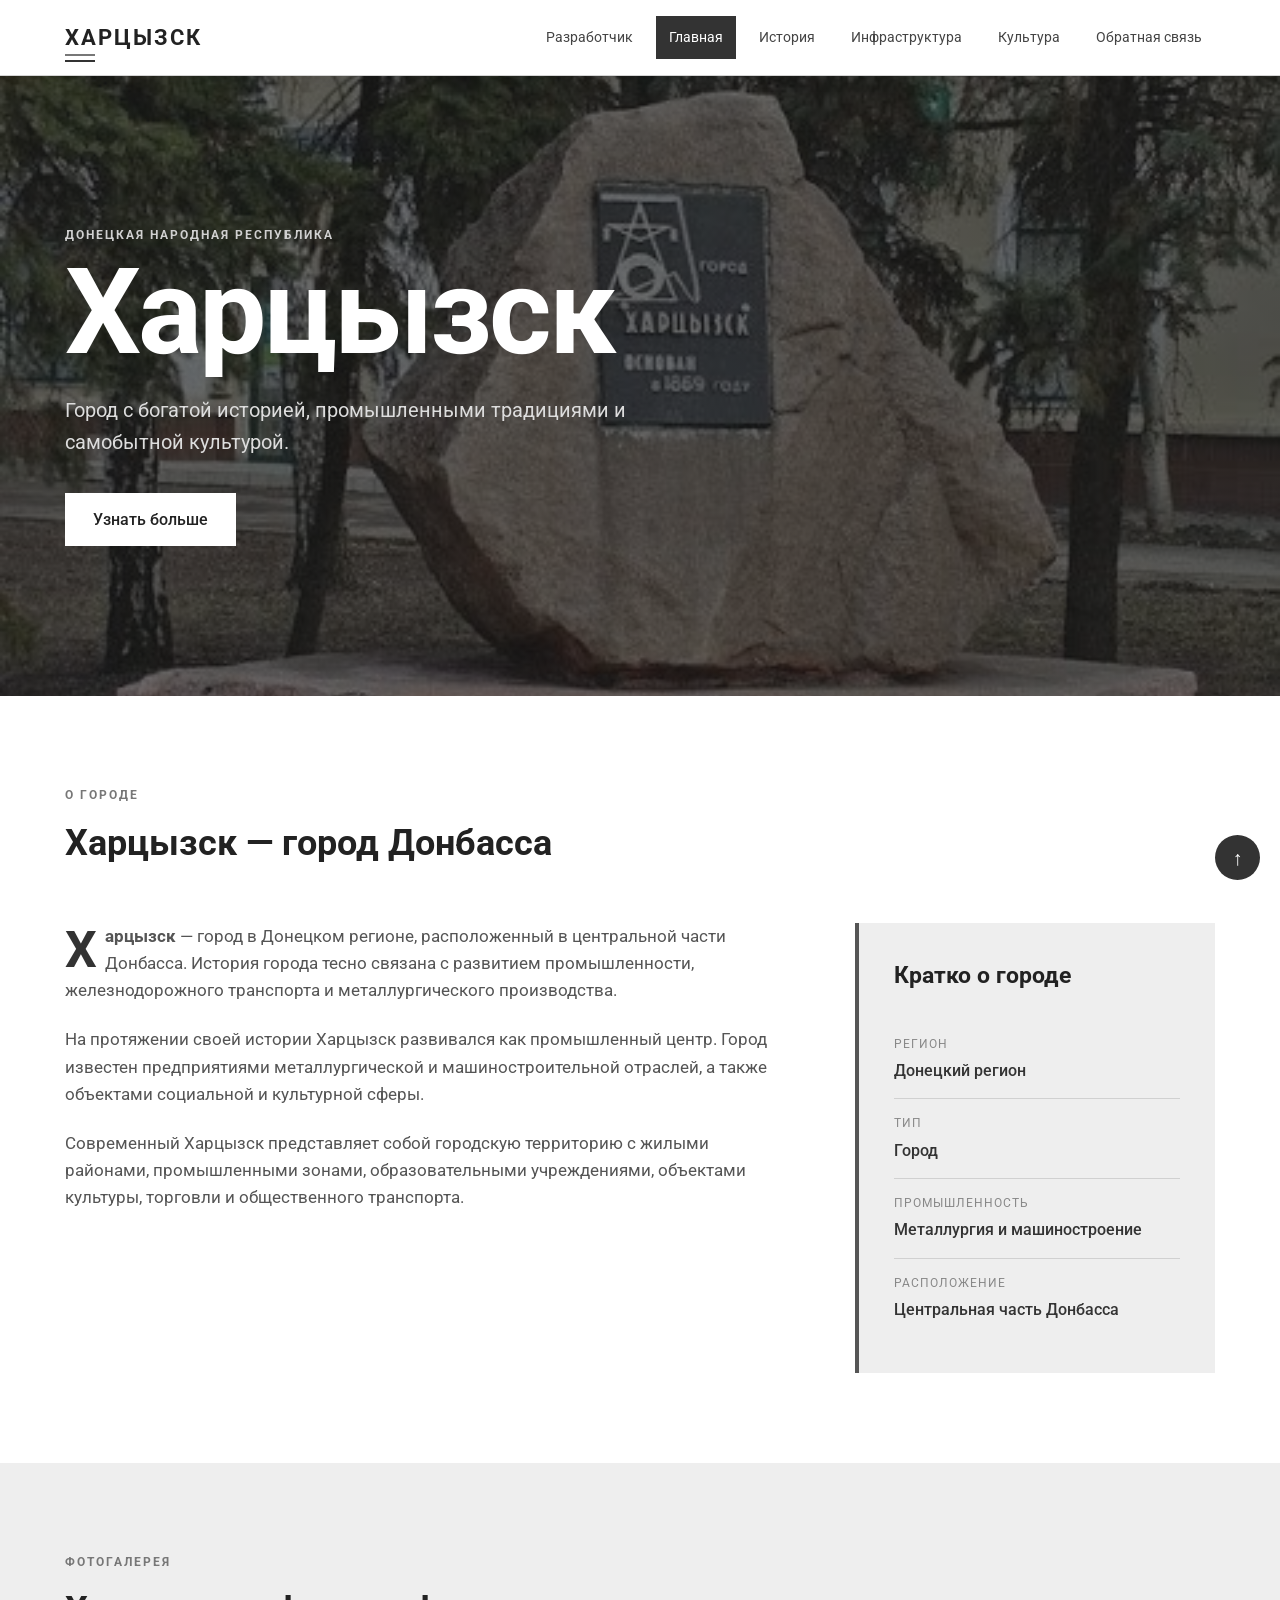
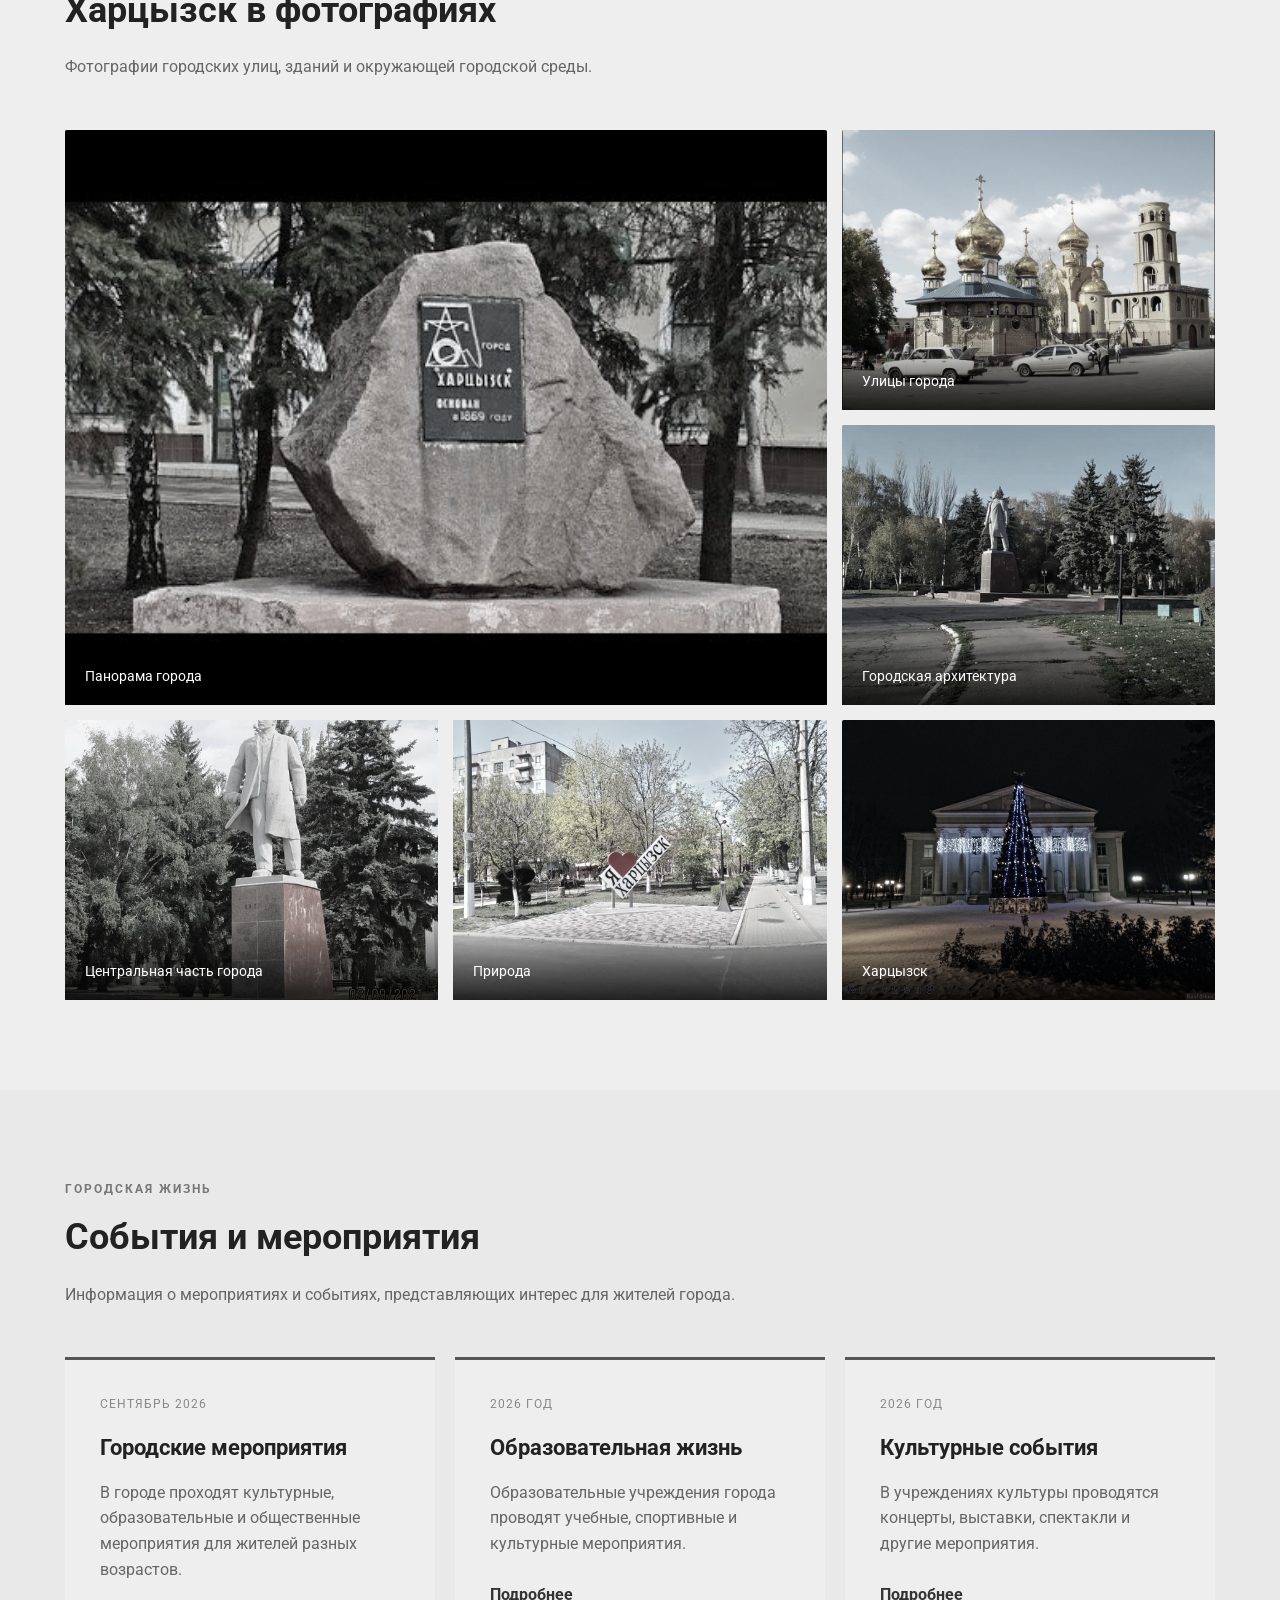
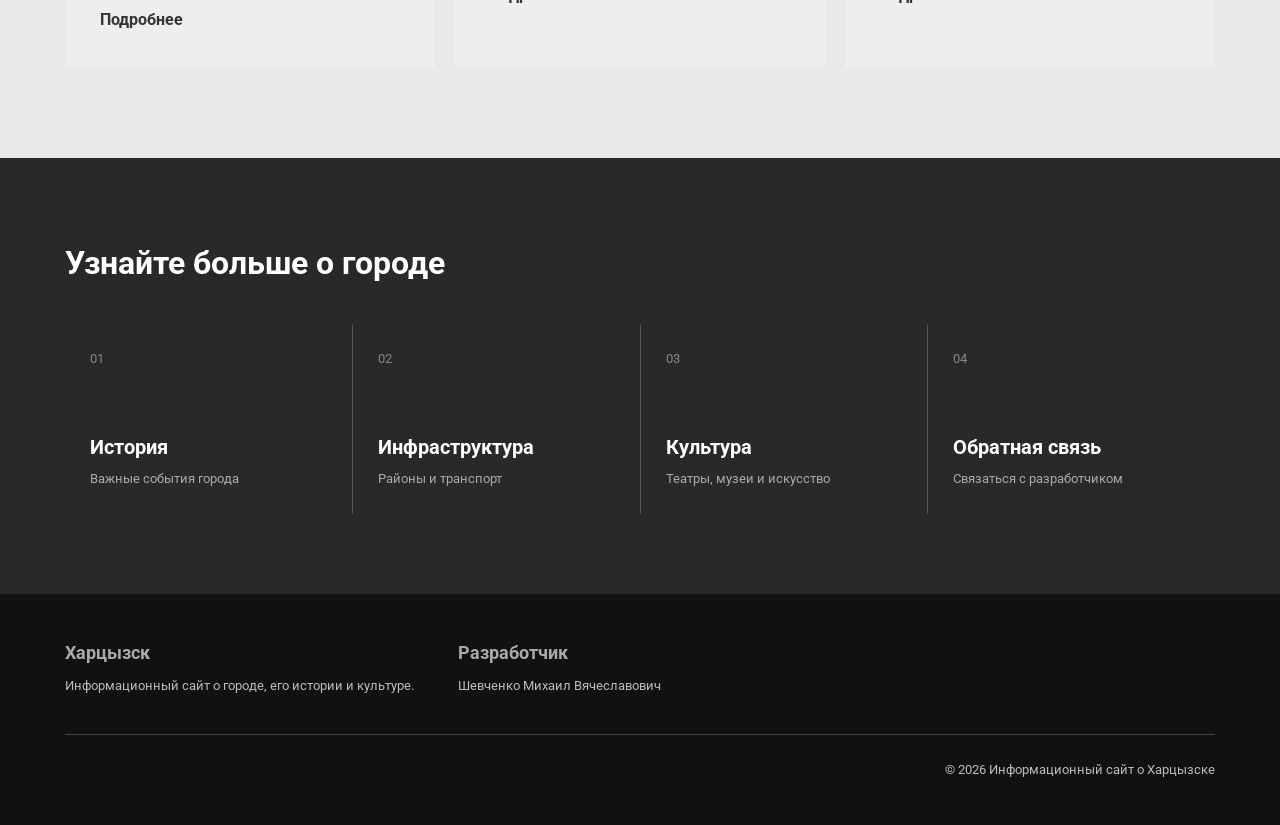
==== commit be38b79d: "обновил стиль и шрифт" ====
--- a/index.html
+++ b/index.html
@@ -11,6 +11,7 @@
     <title>Харцызск | Главная</title>
 
     <link rel="stylesheet" href="css/style.css">
+    <link rel="stylesheet" href="css/visual-refresh.css">
 
     <link rel="preconnect" href="https://fonts.googleapis.com">
     <link rel="preconnect" href="https://fonts.gstatic.com" crossorigin>
